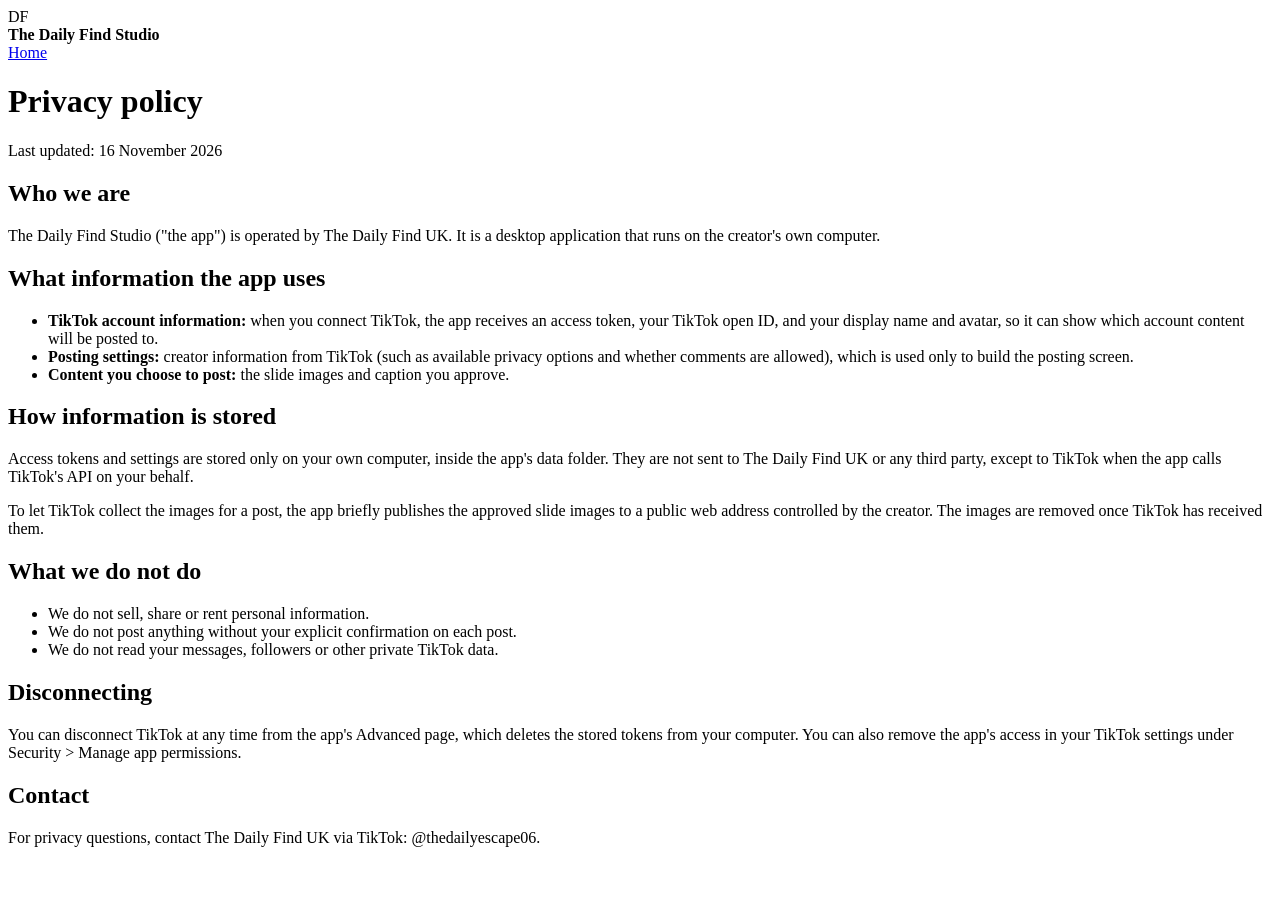
==== privacy.html @ 9f6f284e "Update privacy.html" ====
<!doctype html>
<html lang="en-GB">
<head>
<meta charset="utf-8">
<meta name="viewport" content="width=device-width, initial-scale=1">
<title>Privacy Policy – The Daily Find Studio</title>
<link rel="stylesheet" href="style.css">
</head>
<body>
<main>
<header><div class="mark">DF</div><div><strong>The Daily Find Studio</strong><div class="muted"><a href="index.html">Home</a></div></div></header>
<h1>Privacy policy</h1>
<p class="muted">Last updated: 16 November 2026</p>

<h2>Who we are</h2>
<p>The Daily Find Studio ("the app") is operated by The Daily Find UK. It is a desktop application that runs on the creator's own computer.</p>

<h2>What information the app uses</h2>
<ul>
<li><b>TikTok account information:</b> when you connect TikTok, the app receives an access token, your TikTok open ID, and your display name and avatar, so it can show which account content will be posted to.</li>
<li><b>Posting settings:</b> creator information from TikTok (such as available privacy options and whether comments are allowed), which is used only to build the posting screen.</li>
<li><b>Content you choose to post:</b> the slide images and caption you approve.</li>
</ul>

<h2>How information is stored</h2>
<p>Access tokens and settings are stored only on your own computer, inside the app's data folder. They are not sent to The Daily Find UK or any third party, except to TikTok when the app calls TikTok's API on your behalf.</p>
<p>To let TikTok collect the images for a post, the app briefly publishes the approved slide images to a public web address controlled by the creator. The images are removed once TikTok has received them.</p>

<h2>What we do not do</h2>
<ul>
<li>We do not sell, share or rent personal information.</li>
<li>We do not post anything without your explicit confirmation on each post.</li>
<li>We do not read your messages, followers or other private TikTok data.</li>
</ul>

<h2>Disconnecting</h2>
<p>You can disconnect TikTok at any time from the app's Advanced page, which deletes the stored tokens from your computer. You can also remove the app's access in your TikTok settings under Security &gt; Manage app permissions.</p>

<h2>Contact</h2>
<p>For privacy questions, contact The Daily Find UK via TikTok: @thedailyescape06.</p>
</main>
</body>
</html>
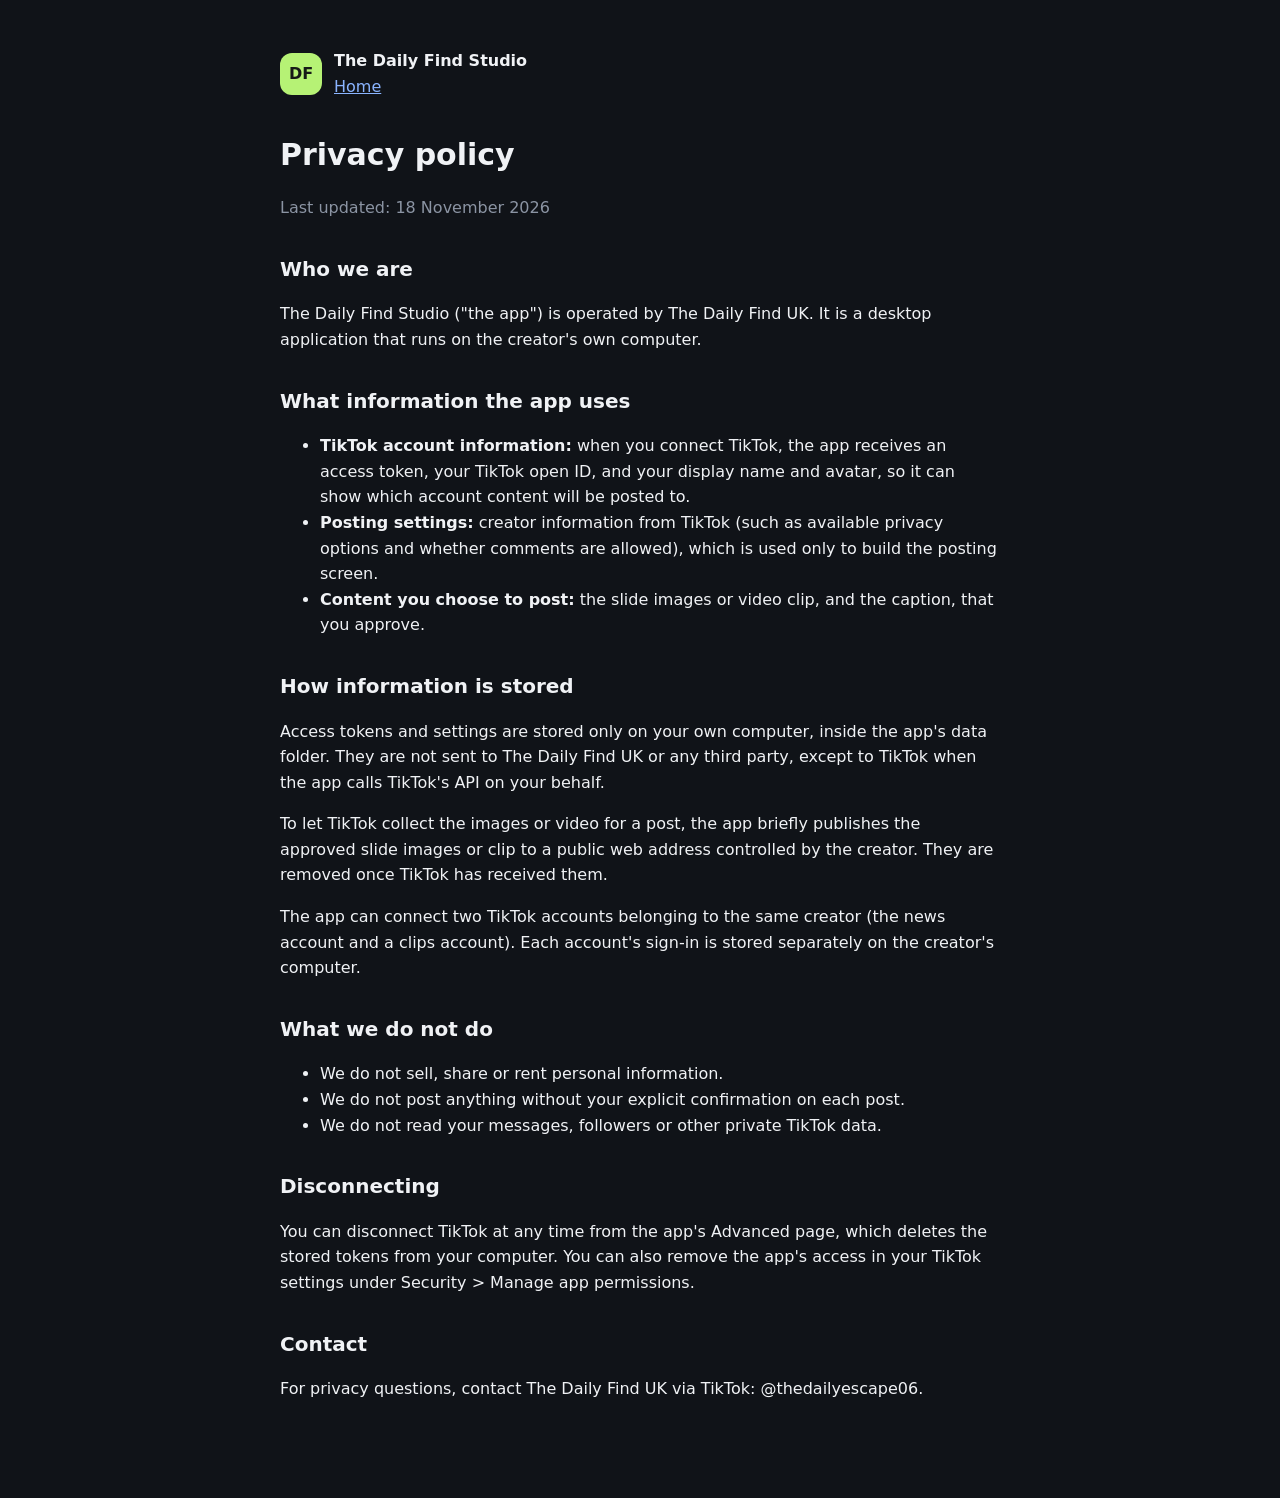
==== commit 0f84bbbb: "Update privacy.html" ====
--- a/privacy.html
+++ b/privacy.html
@@ -10,7 +10,7 @@
 <main>
 <header><div class="mark">DF</div><div><strong>The Daily Find Studio</strong><div class="muted"><a href="index.html">Home</a></div></div></header>
 <h1>Privacy policy</h1>
-<p class="muted">Last updated: 16 November 2026</p>
+<p class="muted">Last updated: 18 November 2026</p>
 
 <h2>Who we are</h2>
 <p>The Daily Find Studio ("the app") is operated by The Daily Find UK. It is a desktop application that runs on the creator's own computer.</p>
@@ -19,12 +19,13 @@
 <ul>
 <li><b>TikTok account information:</b> when you connect TikTok, the app receives an access token, your TikTok open ID, and your display name and avatar, so it can show which account content will be posted to.</li>
 <li><b>Posting settings:</b> creator information from TikTok (such as available privacy options and whether comments are allowed), which is used only to build the posting screen.</li>
-<li><b>Content you choose to post:</b> the slide images and caption you approve.</li>
+<li><b>Content you choose to post:</b> the slide images or video clip, and the caption, that you approve.</li>
 </ul>
 
 <h2>How information is stored</h2>
 <p>Access tokens and settings are stored only on your own computer, inside the app's data folder. They are not sent to The Daily Find UK or any third party, except to TikTok when the app calls TikTok's API on your behalf.</p>
-<p>To let TikTok collect the images for a post, the app briefly publishes the approved slide images to a public web address controlled by the creator. The images are removed once TikTok has received them.</p>
+<p>To let TikTok collect the images or video for a post, the app briefly publishes the approved slide images or clip to a public web address controlled by the creator. They are removed once TikTok has received them.</p>
+<p>The app can connect two TikTok accounts belonging to the same creator (the news account and a clips account). Each account's sign-in is stored separately on the creator's computer.</p>
 
 <h2>What we do not do</h2>
 <ul>
--- a/style.css
+++ b/style.css
@@ -0,0 +1,11 @@
+:root{--bg:#101318;--panel:#171b22;--line:#292f39;--text:#f0f2f5;--muted:#8b94a3;--mint:#b6f275}
+*{box-sizing:border-box}
+body{margin:0;background:var(--bg);color:var(--text);font:16px/1.6 'Segoe UI',system-ui,-apple-system,sans-serif}
+main{max-width:760px;margin:0 auto;padding:48px 20px 80px}
+header{display:flex;align-items:center;gap:12px;margin-bottom:32px}
+.mark{width:42px;height:42px;border-radius:12px;background:var(--mint);color:#161a17;display:grid;place-items:center;font-weight:800}
+h1{font-size:30px;margin:0 0 8px}h2{font-size:20px;margin-top:32px}
+a{color:#8ab4ff}.muted{color:var(--muted)}
+.card{background:var(--panel);border:1px solid var(--line);border-radius:14px;padding:20px;margin:18px 0}
+nav a{margin-right:16px}
+footer{margin-top:48px;color:var(--muted);font-size:14px}
